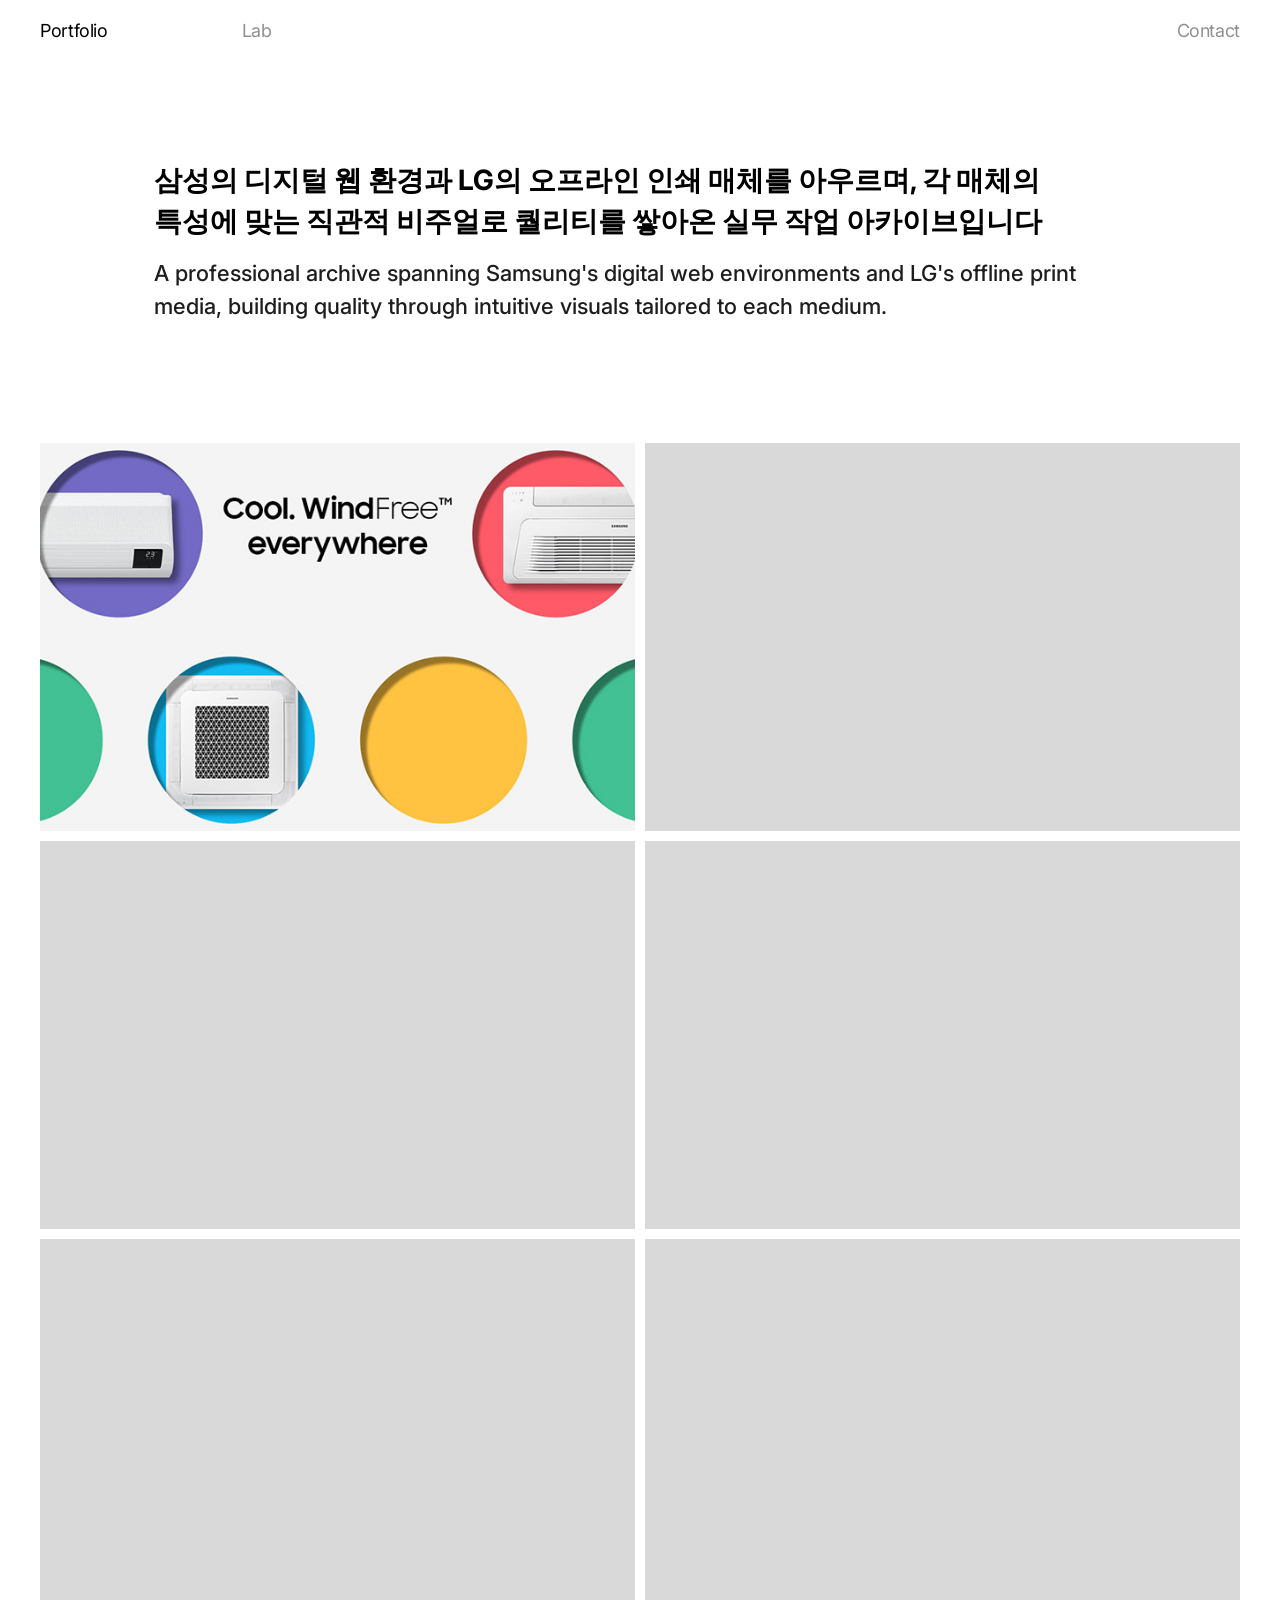
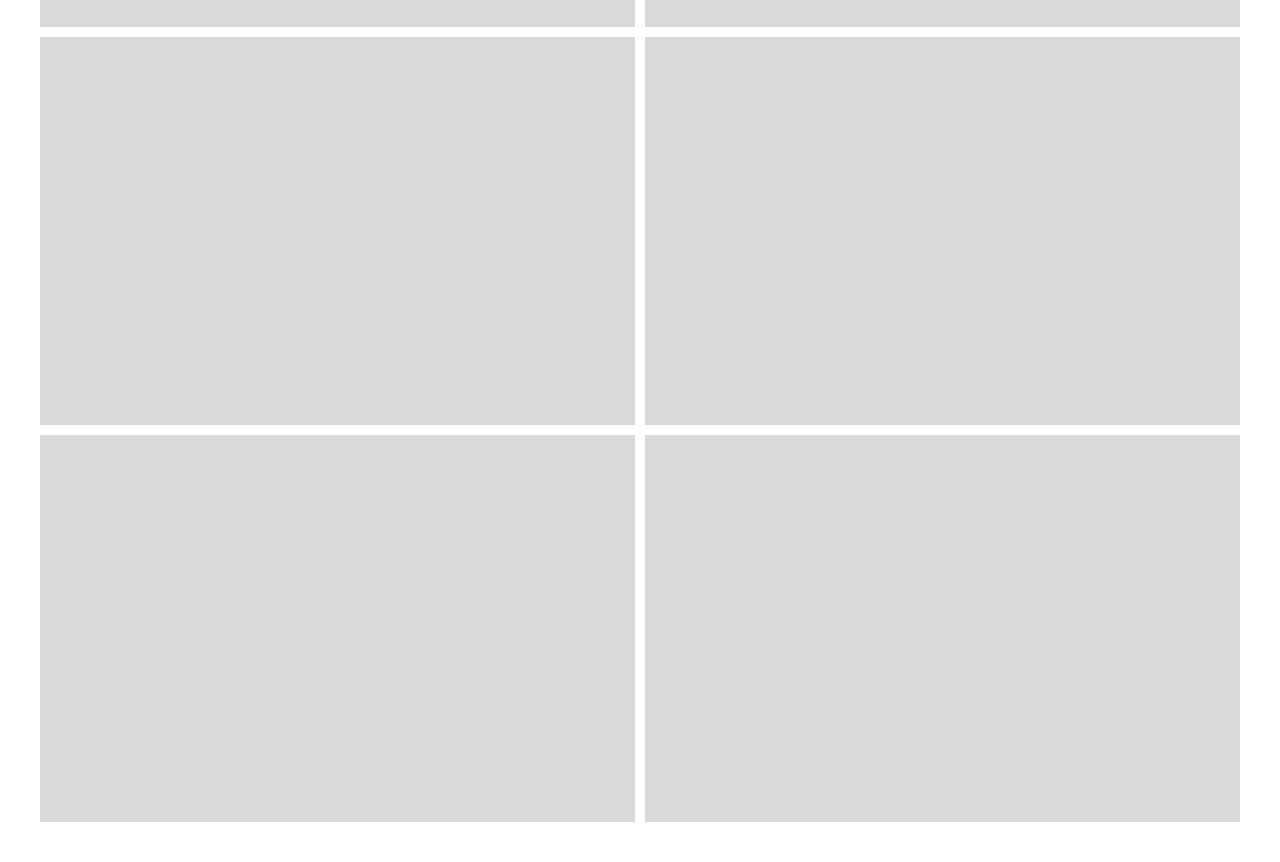
==== index.html @ ddc592c6 "fix: increase bottom spacing in contact email area and update nav label to Portfolio Co-Authored-By:" ====
<!DOCTYPE html>
<html lang="ko">
<head>
  <meta charset="UTF-8" />
  <meta name="viewport" content="width=device-width, initial-scale=1.0" />
  <title>Portfolio — KIM JEONG GYU</title>
  <link rel="stylesheet" href="css/style.css" />
</head>
<body>

  <!-- GNB -->
  <nav class="gnb">
    <div class="gnb-inner">
      <a href="index.html"   class="nav-link nav-works">Portfolio</a>
      <a href="lab.html"     class="nav-link nav-lab">Lab</a>
      <a href="contact.html" class="nav-link nav-contact">Contact</a>
    </div>
  </nav>

  <div class="page-wrap">

    <!-- Intro -->
    <section class="page-intro">
      <p class="intro-ko">삼성의 디지털 웹 환경과 LG의 오프라인 인쇄 매체를 아우르며, 각 매체의 특성에 맞는 직관적 비주얼로 퀄리티를 쌓아온 실무 작업 아카이브입니다</p>
      <p class="intro-en">A professional archive spanning Samsung's digital web environments and LG's offline print media, building quality through intuitive visuals tailored to each medium.</p>
    </section>

    <!-- Works Grid -->
    <section class="works-grid">

      <a href="project.html?id=windfree" class="works-item">
        <div class="thumb-inner" style="background-image: url('assets/img/windfree_thumbnail.jpg');"></div>
        <div class="thumb-overlay">
          <div class="thumb-title">Samsung Wind-Free<br>Marketing Page</div>
        </div>
      </a>

      <a href="project.html?id=windfree" class="works-item">
        <div class="thumb-inner"></div>
        <div class="thumb-overlay">
          <div class="thumb-title">Samsung Wind-Free<br>Marketing Page</div>
        </div>
      </a>

      <div class="works-item">
        <div class="thumb-inner"></div>
        <div class="thumb-overlay"></div>
      </div>

      <div class="works-item">
        <div class="thumb-inner"></div>
        <div class="thumb-overlay"></div>
      </div>

      <div class="works-item">
        <div class="thumb-inner"></div>
        <div class="thumb-overlay"></div>
      </div>

      <div class="works-item">
        <div class="thumb-inner"></div>
        <div class="thumb-overlay"></div>
      </div>

      <div class="works-item">
        <div class="thumb-inner"></div>
        <div class="thumb-overlay"></div>
      </div>

      <div class="works-item">
        <div class="thumb-inner"></div>
        <div class="thumb-overlay"></div>
      </div>

      <div class="works-item">
        <div class="thumb-inner"></div>
        <div class="thumb-overlay"></div>
      </div>

      <div class="works-item">
        <div class="thumb-inner"></div>
        <div class="thumb-overlay"></div>
      </div>

    </section>
  </div>

  <script src="js/main.js"></script>
</body>
</html>
---- css/style.css ----
@import url('https://fonts.googleapis.com/css2?family=Inter:wght@400;500;700&display=swap');

/* ─── Reset ─────────────────────────────────── */
*, *::before, *::after { box-sizing: border-box; margin: 0; padding: 0; }
html { scroll-behavior: smooth; }
body {
  font-family: 'Inter', sans-serif;
  background: #fff;
  color: #000;
  -webkit-font-smoothing: antialiased;
}
a { text-decoration: none; color: inherit; }
img, svg { display: block; }

/* ─── Variables ──────────────────────────────── */
:root {
  --black:       #000000;
  --dark:        #1d1d1d;
  --gray:        #606060;
  --mid-gray:    #5f5f5f;
  --placeholder: #d9d9d9;
  --white:       #ffffff;
  --gap:         10px;
}

/* ─── GNB ────────────────────────────────────── */
.gnb {
  position: fixed;
  top: 0; left: 0; right: 0;
  height: 60px;
  background: #fff;
  z-index: 100;
}
.gnb-inner {
  max-width: 1440px;
  margin: 0 auto;
  padding: 0 40px;
  height: 100%;
  display: grid;
  grid-template-columns: repeat(12, 1fr);
  gap: 10px;
  align-items: center;
}

.nav-link {
  font-size: 18px;
  font-weight: 400;
  letter-spacing: -0.02em;
  color: #909090; /* 기본 색상을 회색으로 변경 */
  padding: 4px 0;
  position: relative;
  white-space: nowrap;
  transition: color 0.3s ease; /* 색상 변화 부드럽게 */
}

.nav-link:hover,
.nav-link.active { 
  color: var(--black); /* 마우스 오버 및 활성화 시 검은색으로 변경 */
}

.nav-works   { grid-column: 1 / span 2; }
.nav-lab     { grid-column: 3 / span 2; }
.nav-contact { grid-column: 12 / span 1; justify-self: end; }

/* ─── Page wrapper ───────────────────────────── */
.page-wrap { padding-top: 60px; }

/* ─── Page Intro (Works / Lab) ───────────────── */
.page-intro {
  max-width: 1440px;
  margin: 0 auto;
  padding: 100px 154px 120px;
}
.intro-ko {
  font-size: 28px;
  font-weight: 700;
  color: var(--black);
  line-height: 1.45;
  margin-bottom: 16px;
  word-break: keep-all;
}
.intro-en {
  font-size: 22px;
  font-weight: 500;
  color: var(--dark);
  line-height: 1.5;
  word-break: keep-all;
}

/* ─── Works Grid ─────────────────────────────── */
.works-grid {
  max-width: 1440px;
  margin: 0 auto;
  padding: 0 40px 40px;
  display: grid;
  grid-template-columns: 1fr 1fr;
  gap: var(--gap);
}

/* Works item — thumbnail with title overlay on hover */
.works-item {
  display: block;
  position: relative;
  overflow: hidden;
  background: var(--placeholder);
  aspect-ratio: 675 / 440;
  cursor: pointer;
}
.works-item .thumb-inner {
  width: 100%; height: 100%;
  background-color: var(--placeholder);
  background-size: cover;
  background-position: center;
  transition: transform 0.6s cubic-bezier(0.25, 0.46, 0.45, 0.94);
}
/* dark overlay */
.works-item .thumb-overlay {
  position: absolute;
  inset: 0;
  background: rgba(0,0,0,0);
  transition: background 0.35s ease;
  display: flex;
  flex-direction: column;
  justify-content: center;
  align-items: center;
  padding: 28px 30px;
  text-align: center;
}
/* title inside overlay */
.works-item .thumb-title {
  font-size: 24px; /* h4 style approx */
  font-weight: 700;
  color: #fff;
  opacity: 0;
  transform: translateY(10px);
  transition: opacity 0.3s ease 0.05s, transform 0.35s ease 0.05s;
  word-break: keep-all;
  line-height: 1.3;
}
.works-item .thumb-tag {
  display: none; /* 삭제 요청에 따라 표시 안함 */
}

.works-item:hover .thumb-inner        { transform: scale(1.04); }
.works-item:hover .thumb-overlay      { background: rgba(0,0,0,0.65); }
.works-item:hover .thumb-title        { opacity: 1; transform: translateY(0); }

/* ─── Lab Grid ───────────────────────────────── */
.lab-grid {
  max-width: 1440px;
  margin: 0 auto;
  padding: 0 40px 40px;
  display: flex;
  flex-direction: column;
  gap: var(--gap);
}
.lab-full {
  width: 100%;
  aspect-ratio: 1360 / 768;
  background: var(--placeholder);
  overflow: hidden;
  position: relative;
}
.lab-full .thumb-inner {
  width: 100%; height: 100%;
  background: var(--placeholder);
  transition: transform 0.6s cubic-bezier(0.25, 0.46, 0.45, 0.94);
}
.lab-full:hover .thumb-inner { transform: scale(1.02); }

.lab-row {
  display: grid;
  grid-template-columns: 1fr 1fr;
  gap: var(--gap);
}
.lab-square {
  aspect-ratio: 1 / 1;
  background: var(--placeholder);
  overflow: hidden;
  position: relative;
}
.lab-square .thumb-inner {
  width: 100%; height: 100%;
  background: var(--placeholder);
  transition: transform 0.6s cubic-bezier(0.25, 0.46, 0.45, 0.94);
}
.lab-square:hover .thumb-inner { transform: scale(1.04); }

/* ─── Contact Page ───────────────────────────── */
.contact-page {
  min-height: 100vh;
  display: flex;
  flex-direction: column;
}
.contact-body {
  flex: 1;
  max-width: 1440px;
  margin: 0 auto;
  width: 100%;
  padding: 0 40px;
  display: flex;
  flex-direction: column;
}

/* Logo section */
.contact-logo-area {
  flex: 1;
  display: flex;
  align-items: center;
  justify-content: center;
  min-height: 180px;
}
.contact-logo-wrap {
  transition: transform 0.5s cubic-bezier(0.34, 1.56, 0.64, 1);
}
.contact-logo-area:hover .contact-logo-wrap { transform: scale(1.05); }

.contact-logo-area img {
  width: 210px;
  height: auto;
  opacity: 0.6; /* 기본 상태 (연하게) */
  transition: opacity 0.3s ease;
}
.contact-logo-area:hover img {
  opacity: 1; /* 호버 시 진하게 */
}

/* Divider */
.contact-divider {
  width: 100%;
  height: 1px;
  background: #D9D9D9;
}

/* Name section */
.contact-name-area {
  height: 180px;
  display: flex;
  align-items: center;
  justify-content: center;
}
.contact-name {
  font-size: 140px;
  font-weight: 400;
  color: var(--gray);
  letter-spacing: -0.02em;
  white-space: nowrap;
  line-height: 1;
  cursor: default;
  transition: color 0.3s ease;
}
.contact-name-area:hover .contact-name { color: var(--dark); }

/* Email section */
.contact-email-area {
  display: flex;
  align-items: flex-start;
  justify-content: center;
  padding-top: 30px;
  padding-bottom: 120px;
}
.contact-email {
  font-size: 82px;
  font-weight: 500;
  color: var(--gray);
  letter-spacing: -0.02em;
  line-height: 1;
  position: relative;
  transition: color 0.3s ease;
  display: inline-block;
  cursor: default; /* 포인터 커서 제거 */
}
.contact-email:hover { color: var(--dark); } /* 색상 변화만 유지하거나 필요시 이것도 제거 가능 */


/* ─── Project Detail ─────────────────────────── */

/* Draggable intro */
.project-intro {
  max-width: 1440px;
  margin: 0 auto;
  padding: 100px 40px 40px;
}
.project-intro-inner {
  display: flex;
  gap: 124px;
  padding: 0 114px;
  /* drag / horizontal scroll on small content */
  user-select: none;
}
.project-title-col { flex: 0 0 447px; }
.project-title {
  font-size: 38px;
  font-weight: 700;
  color: var(--black);
  line-height: 1.25;
  word-break: keep-all;
}
.project-desc-col { flex: 0 0 561px; }
.project-desc {
  font-size: 18px;
  font-weight: 500;
  color: var(--dark);
  line-height: 1.6;
  margin-bottom: 20px;
  word-break: keep-all;
}
.project-tags {
  font-size: 14px;
  font-weight: 500;
  color: var(--mid-gray);
  line-height: 1.6;
}
.project-content {
  max-width: 1440px;
  margin: 0 auto;
  padding: 0 40px 40px;
}
.project-image {
  width: 100%;
  aspect-ratio: 708 / 4328;
  background: var(--placeholder);
}


/* ═══════════════════════════════════════════════
   TABLET  (≤ 1024px)
═══════════════════════════════════════════════ */
@media (max-width: 1024px) {

  .gnb-inner { padding: 0 30px; }

  .page-intro { padding: 90px 30px 40px; }
  .intro-ko   { font-size: 24px; }
  .intro-en   { font-size: 20px; }

  .works-grid { padding: 0 30px 40px; gap: 6px; }
  .works-item .thumb-title { font-size: 16px; }

  .lab-grid { padding: 0 30px 40px; gap: 6px; }
  .lab-row  { gap: 6px; }
  .lab-full { aspect-ratio: 708 / 400; }

  /* Contact */
  .contact-body { padding: 0 30px; }
  .contact-logo-area { flex: 0; min-height: 200px; }
  .contact-logo-area img { width: 142px; }
  .contact-name-area { height: 180px; }
  .contact-name { font-size: 80px; }
  .contact-email-area { height: 120px; padding-top: 20px; padding-bottom: 80px; }
  .contact-email { font-size: 44px; }

  /* Project */
  .project-intro { padding: 90px 30px 40px; }
  .project-intro-inner {
    flex-direction: column;
    gap: 20px;
    padding-left: 61px;
  }
  .project-title-col { flex: none; width: 100%; }
  .project-title       { font-size: 34px; }
  .project-desc-col    { flex: none; width: 100%; max-width: 528px; }
  .project-content     { padding: 0 30px 40px; }
}


/* ═══════════════════════════════════════════════
   MOBILE  (≤ 640px)
═══════════════════════════════════════════════ */
@media (max-width: 640px) {

  /* GNB */
  .gnb-inner {
    padding: 0 20px;
    grid-template-columns: repeat(6, 1fr);
    gap: 4px;
  }
  .nav-works   { grid-column: 1 / span 1; }
  .nav-lab     { grid-column: 2 / span 1; }
  .nav-contact { grid-column: 6 / span 1; justify-self: end; }
  .nav-link    { font-size: 20px; }

  /* Intro */
  .page-intro { padding: 80px 20px 70px; }
  .intro-ko   { font-size: 22px; }
  .intro-en   { font-size: 18px; }

  /* Works — single column */
  .works-grid {
    padding: 0 0 60px;
    grid-template-columns: 1fr;
    gap: 2px;
  }
  .works-item { aspect-ratio: 390 / 254; }
  .works-item .thumb-title { font-size: 16px; }
  .works-item .thumb-overlay { padding: 18px 20px; }

  /* Lab — single column */
  .lab-grid   { padding: 0 0 60px; gap: 4px; }
  .lab-full   { aspect-ratio: 390 / 220; }
  .lab-row    { grid-template-columns: 1fr; gap: 4px; }
  .lab-square { aspect-ratio: 1 / 1; }

  /* Contact */
  .contact-body { padding: 0 20px; min-height: calc(100vh - 60px); }
  .contact-logo-area { flex: 0; min-height: 250px; margin-top: 60px; }
  .contact-logo-area img { width: 120px; }
  .contact-name-area { height: auto; padding: 40px 0; justify-content: center; }
  .contact-name { font-size: 42px; white-space: normal; }
  .contact-email-area { height: auto; padding: 20px 0 100px; justify-content: center; }
  .contact-email { font-size: 30px; }

  /* Project */
  .project-intro { padding: 80px 20px 60px; }
  .project-intro-inner {
    flex-direction: column;
    gap: 28px;
    padding: 0;
  }
  .project-title-col { flex: none; }
  .project-title     { font-size: 32px; }
  .project-desc-col  { flex: none; }
  .project-desc      { font-size: 16px; }
  .project-content   { padding: 0 0 60px; }
}
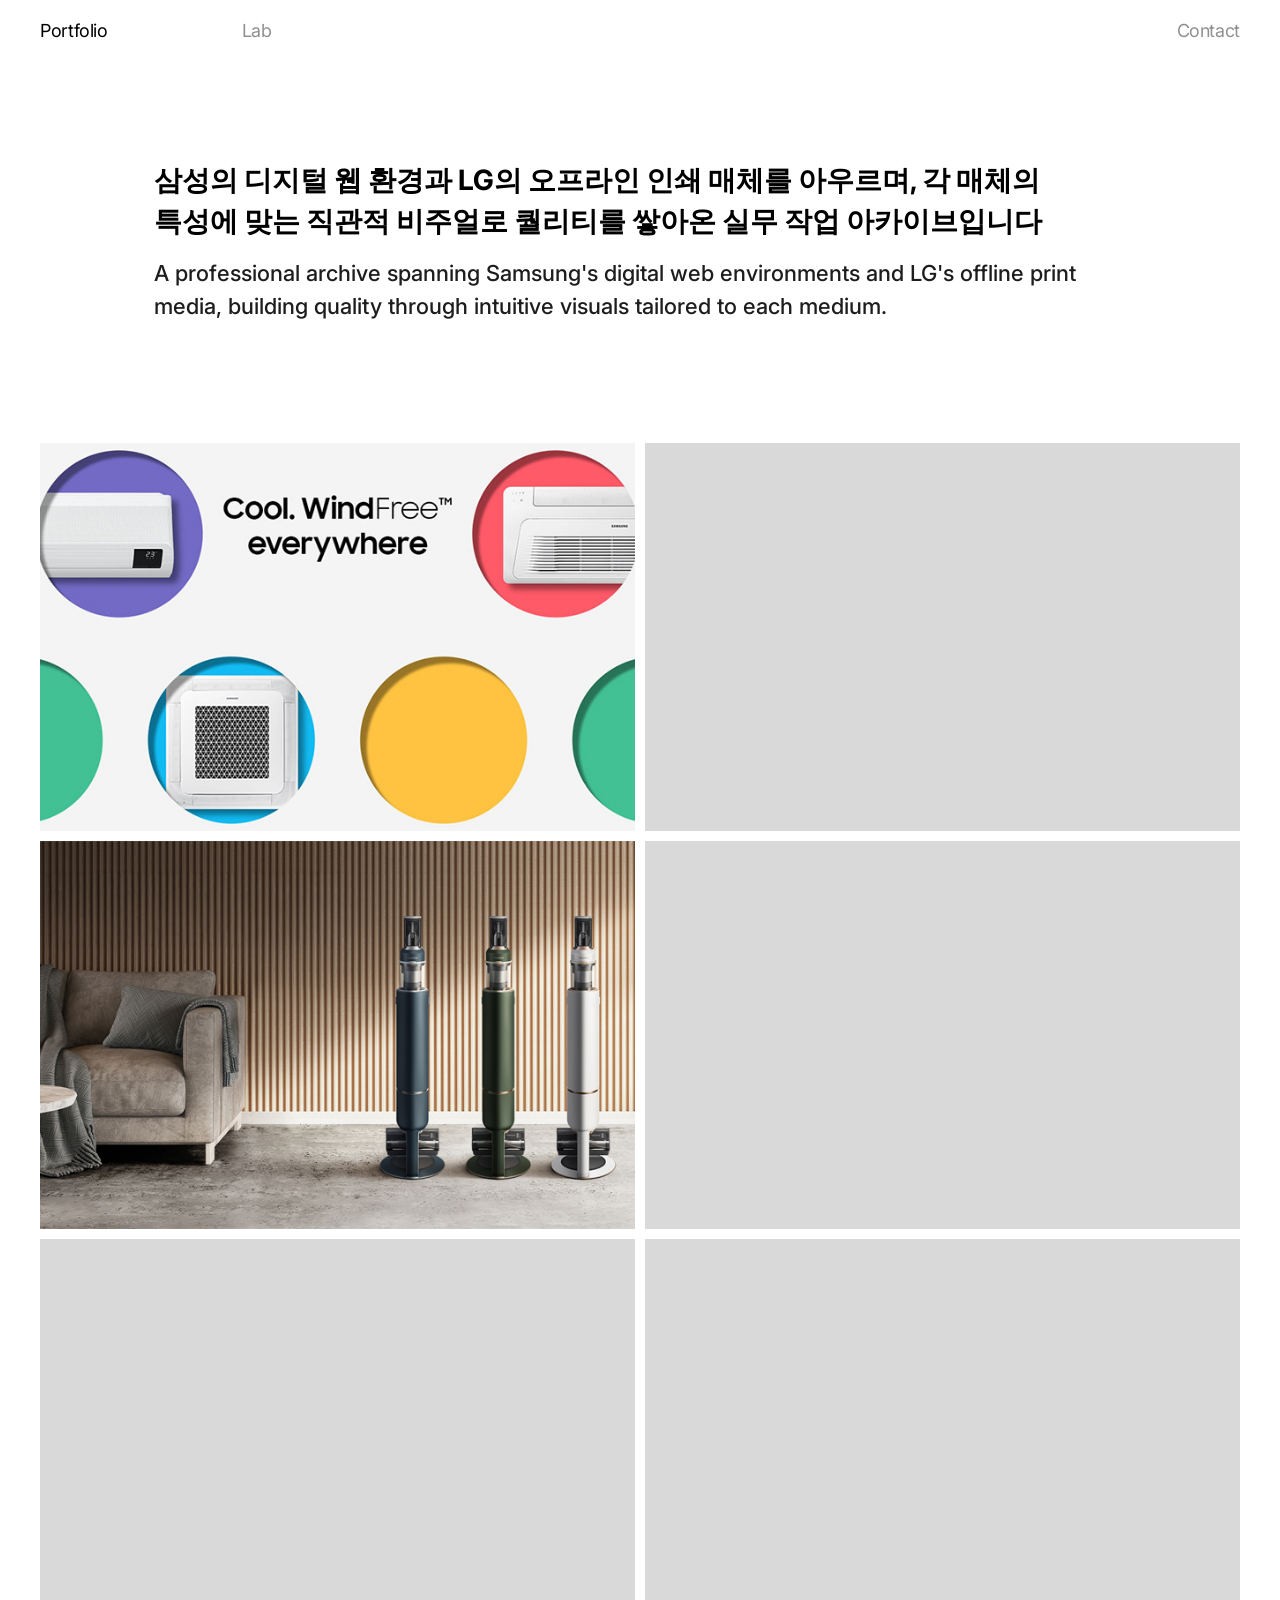
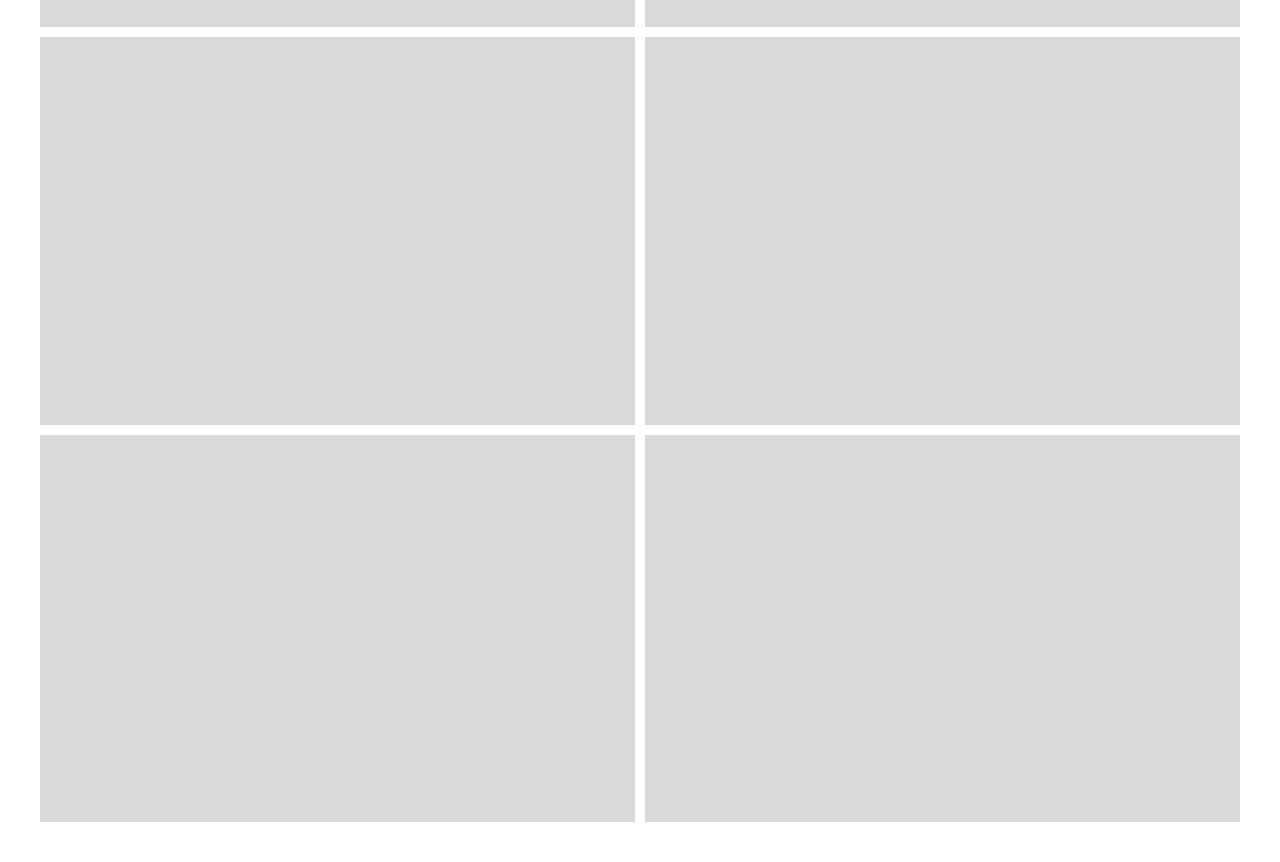
==== commit e895e709: "feat mod" ====
--- a/index.html
+++ b/index.html
@@ -29,23 +29,25 @@
     <section class="works-grid">
 
       <a href="project.html?id=windfree" class="works-item">
-        <div class="thumb-inner" style="background-image: url('assets/img/windfree_thumbnail.jpg');"></div>
+        <div class="thumb-inner" style="background-image: url('assets/img/1/windfree_thumbnail.jpg');"></div>
         <div class="thumb-overlay">
-          <div class="thumb-title">Samsung Wind-Free<br>Marketing Page</div>
+          <div class="thumb-title"><span class="project-name">WindFree Marketing Page</span><span class="brand-name">Samsung</span></div>
         </div>
       </a>
 
       <a href="project.html?id=windfree" class="works-item">
         <div class="thumb-inner"></div>
         <div class="thumb-overlay">
-          <div class="thumb-title">Samsung Wind-Free<br>Marketing Page</div>
+          <div class="thumb-title"><span class="project-name">WindFree Marketing Page</span><span class="brand-name">Samsung</span></div>
         </div>
       </a>
 
-      <div class="works-item">
-        <div class="thumb-inner"></div>
-        <div class="thumb-overlay"></div>
-      </div>
+      <a href="project.html?id=jet95" class="works-item">
+        <div class="thumb-inner" style="background-image: url('assets/img/2/jet95_thumbnail_pc.jpg');"></div>
+        <div class="thumb-overlay">
+          <div class="thumb-title"><span class="project-name">Bespoke JET Product Page</span><span class="brand-name">Samsung</span></div>
+        </div>
+      </a>
 
       <div class="works-item">
         <div class="thumb-inner"></div>
--- a/css/style.css
+++ b/css/style.css
@@ -137,6 +137,17 @@
   word-break: keep-all;
   line-height: 1.3;
 }
+.works-item .thumb-title .brand-name {
+  display: block;
+  font-size: 22px;
+  font-weight: 400;
+}
+.works-item .thumb-title .project-name {
+  display: block;
+  font-size: 32px;
+  font-weight: 700;
+  margin-bottom: 6px;
+}
 .works-item .thumb-tag {
   display: none; /* 삭제 요청에 따라 표시 안함 */
 }
@@ -218,11 +229,10 @@
 .contact-logo-area img {
   width: 210px;
   height: auto;
-  opacity: 0.6; /* 기본 상태 (연하게) */
-  transition: opacity 0.3s ease;
+  transition: filter 0.3s ease;
 }
 .contact-logo-area:hover img {
-  opacity: 1; /* 호버 시 진하게 */
+  filter: brightness(0);
 }
 
 /* Divider */
@@ -279,7 +289,7 @@
 .project-intro {
   max-width: 1440px;
   margin: 0 auto;
-  padding: 100px 40px 40px;
+  padding: 100px 40px 160px;
 }
 .project-intro-inner {
   display: flex;
@@ -295,6 +305,15 @@
   color: var(--black);
   line-height: 1.25;
   word-break: keep-all;
+}
+.project-title .brand-name {
+  display: block;
+  font-size: 22px;
+  font-weight: 400;
+}
+.project-title .project-name {
+  display: block;
+  font-weight: 700;
 }
 .project-desc-col { flex: 0 0 561px; }
 .project-desc {
@@ -373,7 +392,7 @@
   .gnb-inner {
     padding: 0 20px;
     grid-template-columns: repeat(6, 1fr);
-    gap: 4px;
+    gap: 40px;
   }
   .nav-works   { grid-column: 1 / span 1; }
   .nav-lab     { grid-column: 2 / span 1; }
@@ -423,3 +442,4 @@
   .project-desc      { font-size: 16px; }
   .project-content   { padding: 0 0 60px; }
 }
+
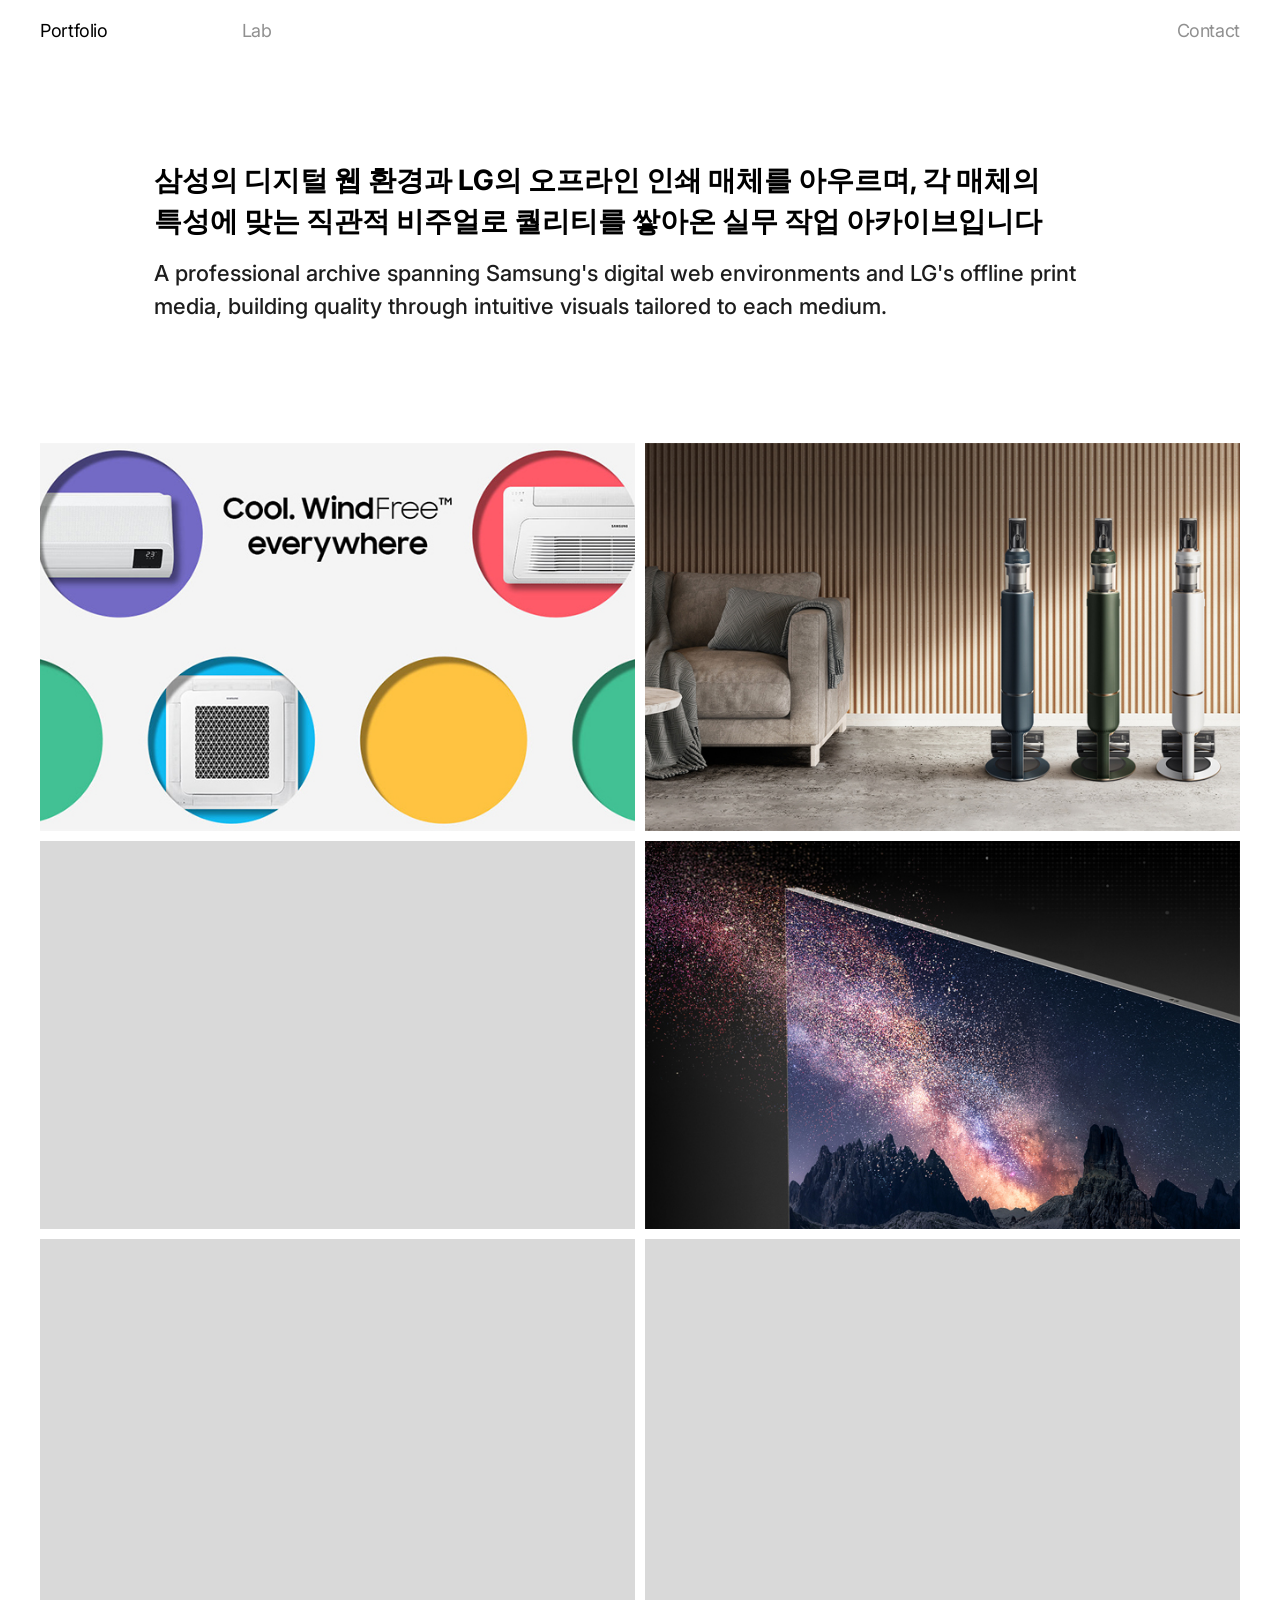
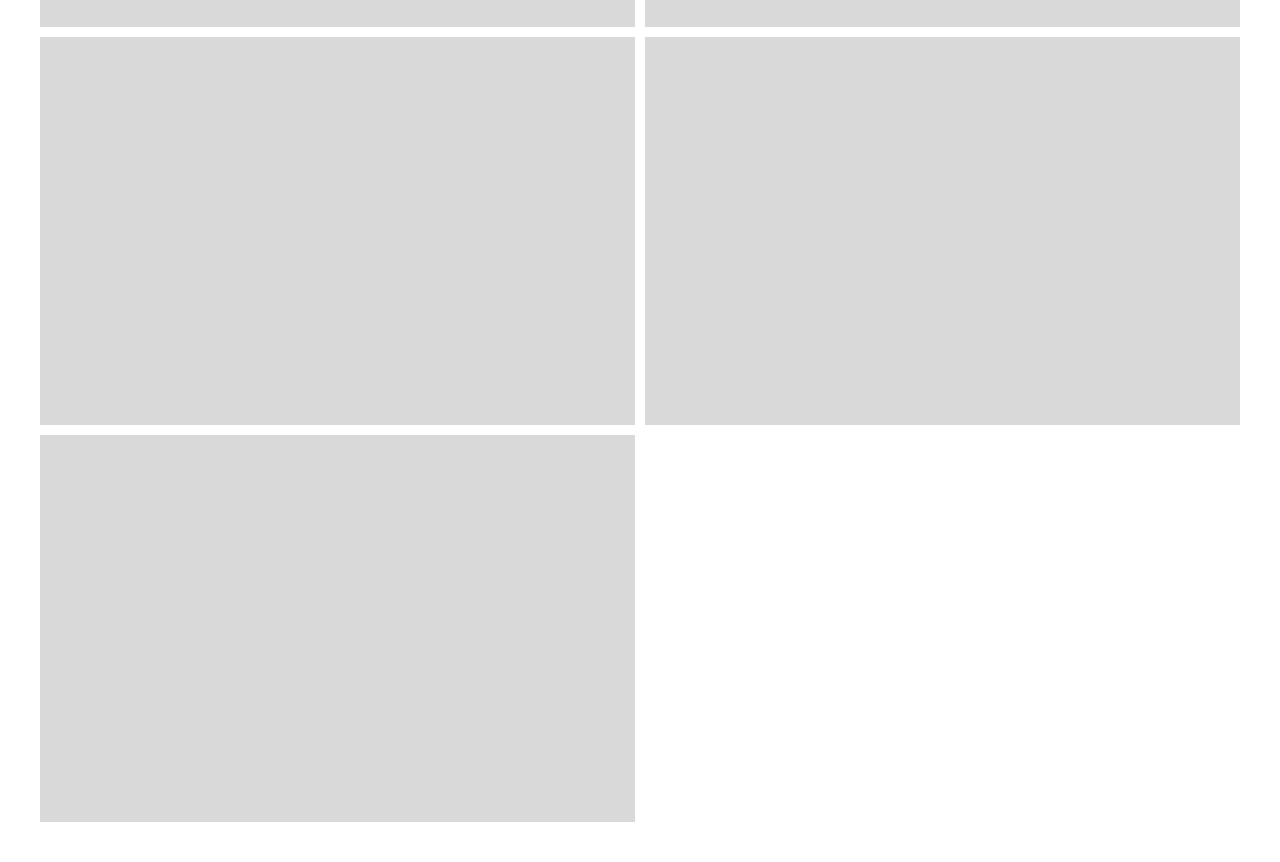
==== commit deb8a466: "feat mod" ====
--- a/index.html
+++ b/index.html
@@ -35,13 +35,6 @@
         </div>
       </a>
 
-      <a href="project.html?id=windfree" class="works-item">
-        <div class="thumb-inner"></div>
-        <div class="thumb-overlay">
-          <div class="thumb-title"><span class="project-name">WindFree Marketing Page</span><span class="brand-name">Samsung</span></div>
-        </div>
-      </a>
-
       <a href="project.html?id=jet95" class="works-item">
         <div class="thumb-inner" style="background-image: url('assets/img/2/jet95_thumbnail_pc.jpg');"></div>
         <div class="thumb-overlay">
@@ -49,15 +42,19 @@
         </div>
       </a>
 
-      <div class="works-item">
-        <div class="thumb-inner"></div>
-        <div class="thumb-overlay"></div>
-      </div>
+      <a href="project.html?id=oledtw" class="works-item">
+        <div class="thumb-inner" style="background-image: url('assets/img/3/oled_thumbnail.jpg');"></div>
+        <div class="thumb-overlay">
+          <div class="thumb-title"><span class="project-name">Signature OLED TV W Leaflet</span><span class="brand-name">LG</span></div>
+        </div>
+      </a>
 
-      <div class="works-item">
-        <div class="thumb-inner"></div>
-        <div class="thumb-overlay"></div>
-      </div>
+      <a href="project.html?id=microled" class="works-item">
+        <div class="thumb-inner" style="background-image: url('assets/img/4/micro_led_thumbnail.jpg');"></div>
+        <div class="thumb-overlay">
+          <div class="thumb-title"><span class="project-name">Micro LED Marketing Page</span><span class="brand-name">Samsung</span></div>
+        </div>
+      </a>
 
       <div class="works-item">
         <div class="thumb-inner"></div>
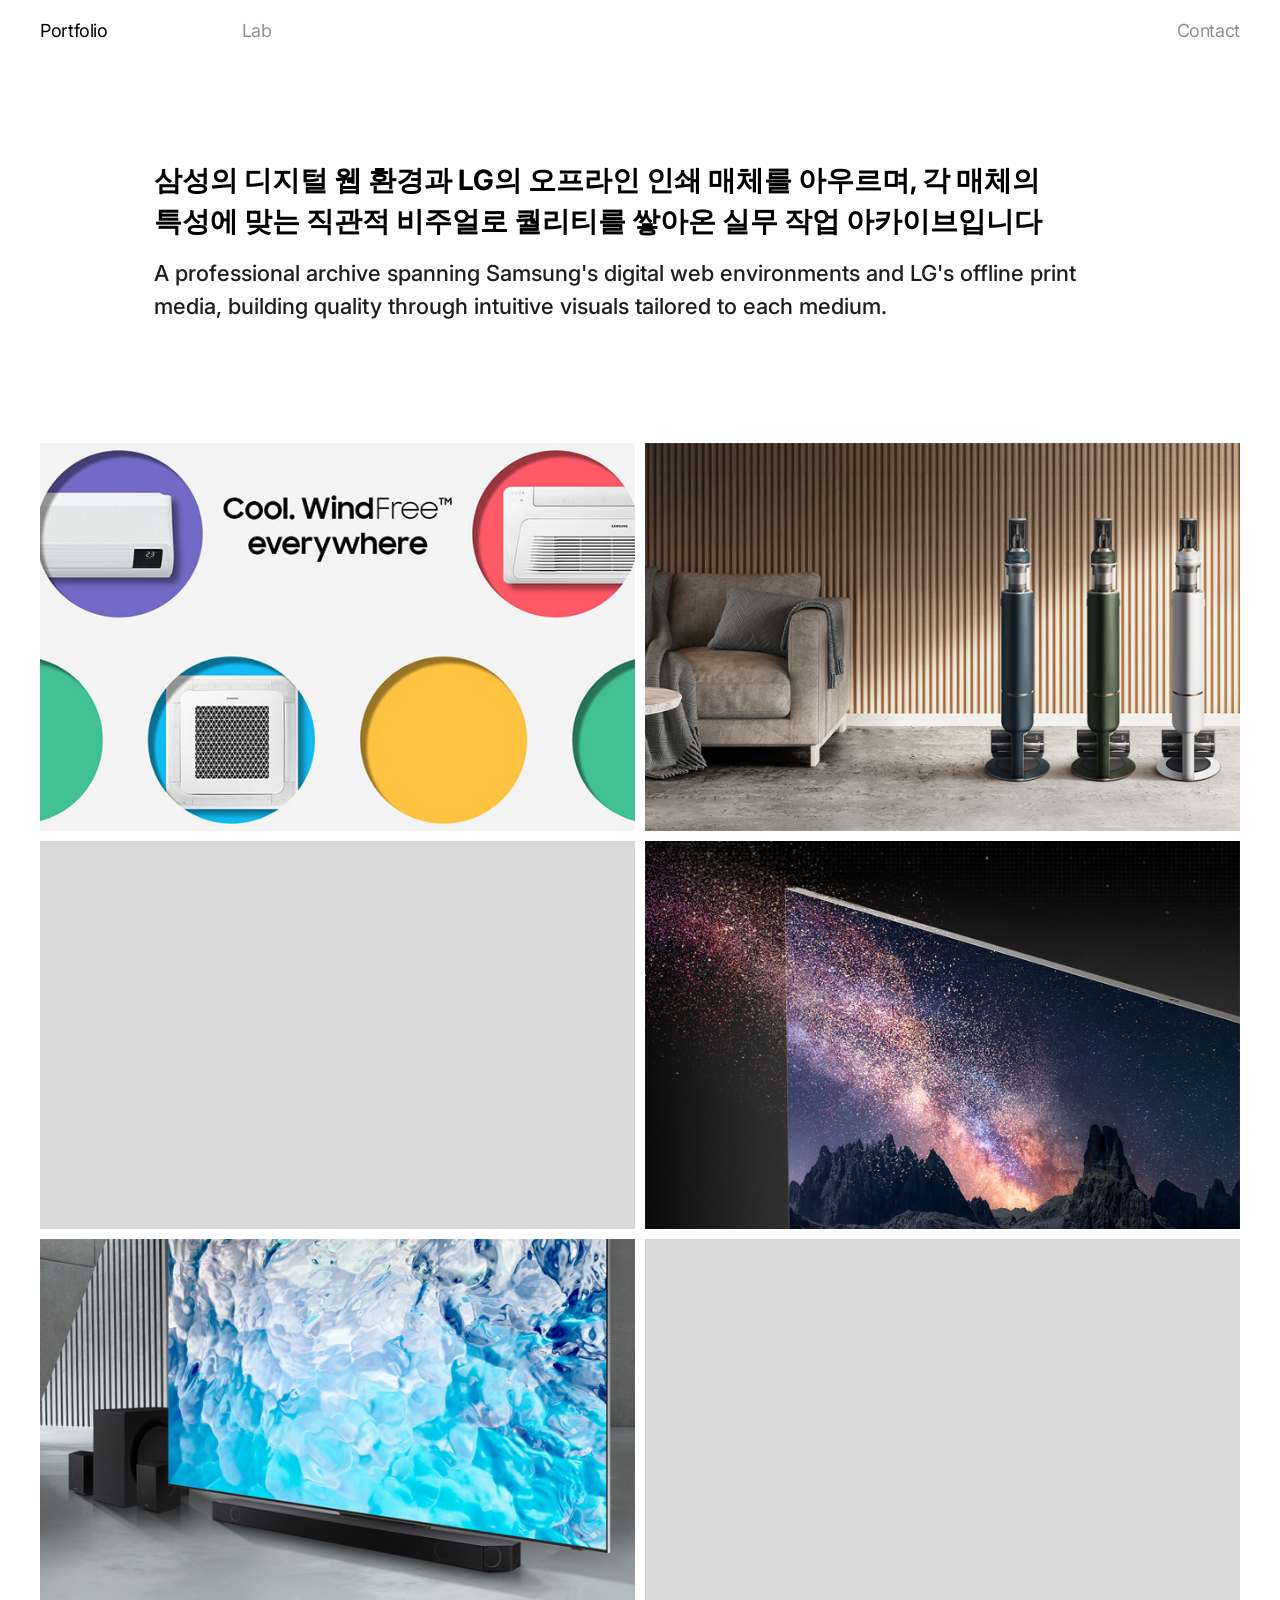
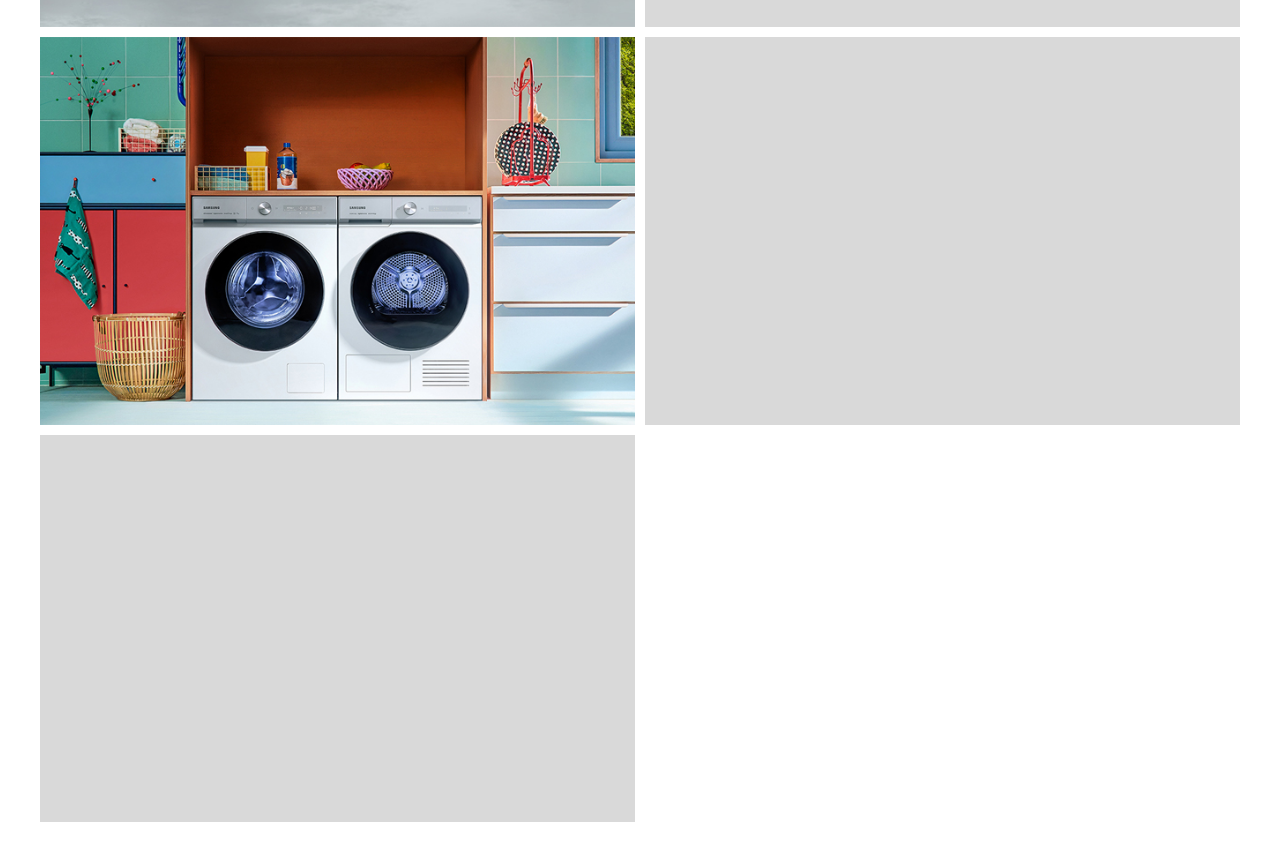
==== commit 2f2e69fb: "feat image" ====
--- a/index.html
+++ b/index.html
@@ -56,20 +56,24 @@
         </div>
       </a>
 
-      <div class="works-item">
-        <div class="thumb-inner"></div>
-        <div class="thumb-overlay"></div>
-      </div>
+      <a href="project.html?id=soundbar" class="works-item">
+        <div class="thumb-inner" style="background-image: url('assets/img/5/soundbar_q_thumbnail.jpg');"></div>
+        <div class="thumb-overlay">
+          <div class="thumb-title"><span class="project-name">Soundbar Q-Seires Page</span><span class="brand-name">Samsung</span></div>
+        </div>
+      </a>
 
       <div class="works-item">
         <div class="thumb-inner"></div>
         <div class="thumb-overlay"></div>
       </div>
 
-      <div class="works-item">
-        <div class="thumb-inner"></div>
-        <div class="thumb-overlay"></div>
-      </div>
+      <a href="project.html?id=ailaundry" class="works-item">
+        <div class="thumb-inner" style="background-image: url('assets/img/7/ai_wash_thumbnail.jpg');"></div>
+        <div class="thumb-overlay">
+          <div class="thumb-title"><span class="project-name">Bespoke AI Laundry Page</span><span class="brand-name">Samsung</span></div>
+        </div>
+      </a>
 
       <div class="works-item">
         <div class="thumb-inner"></div>
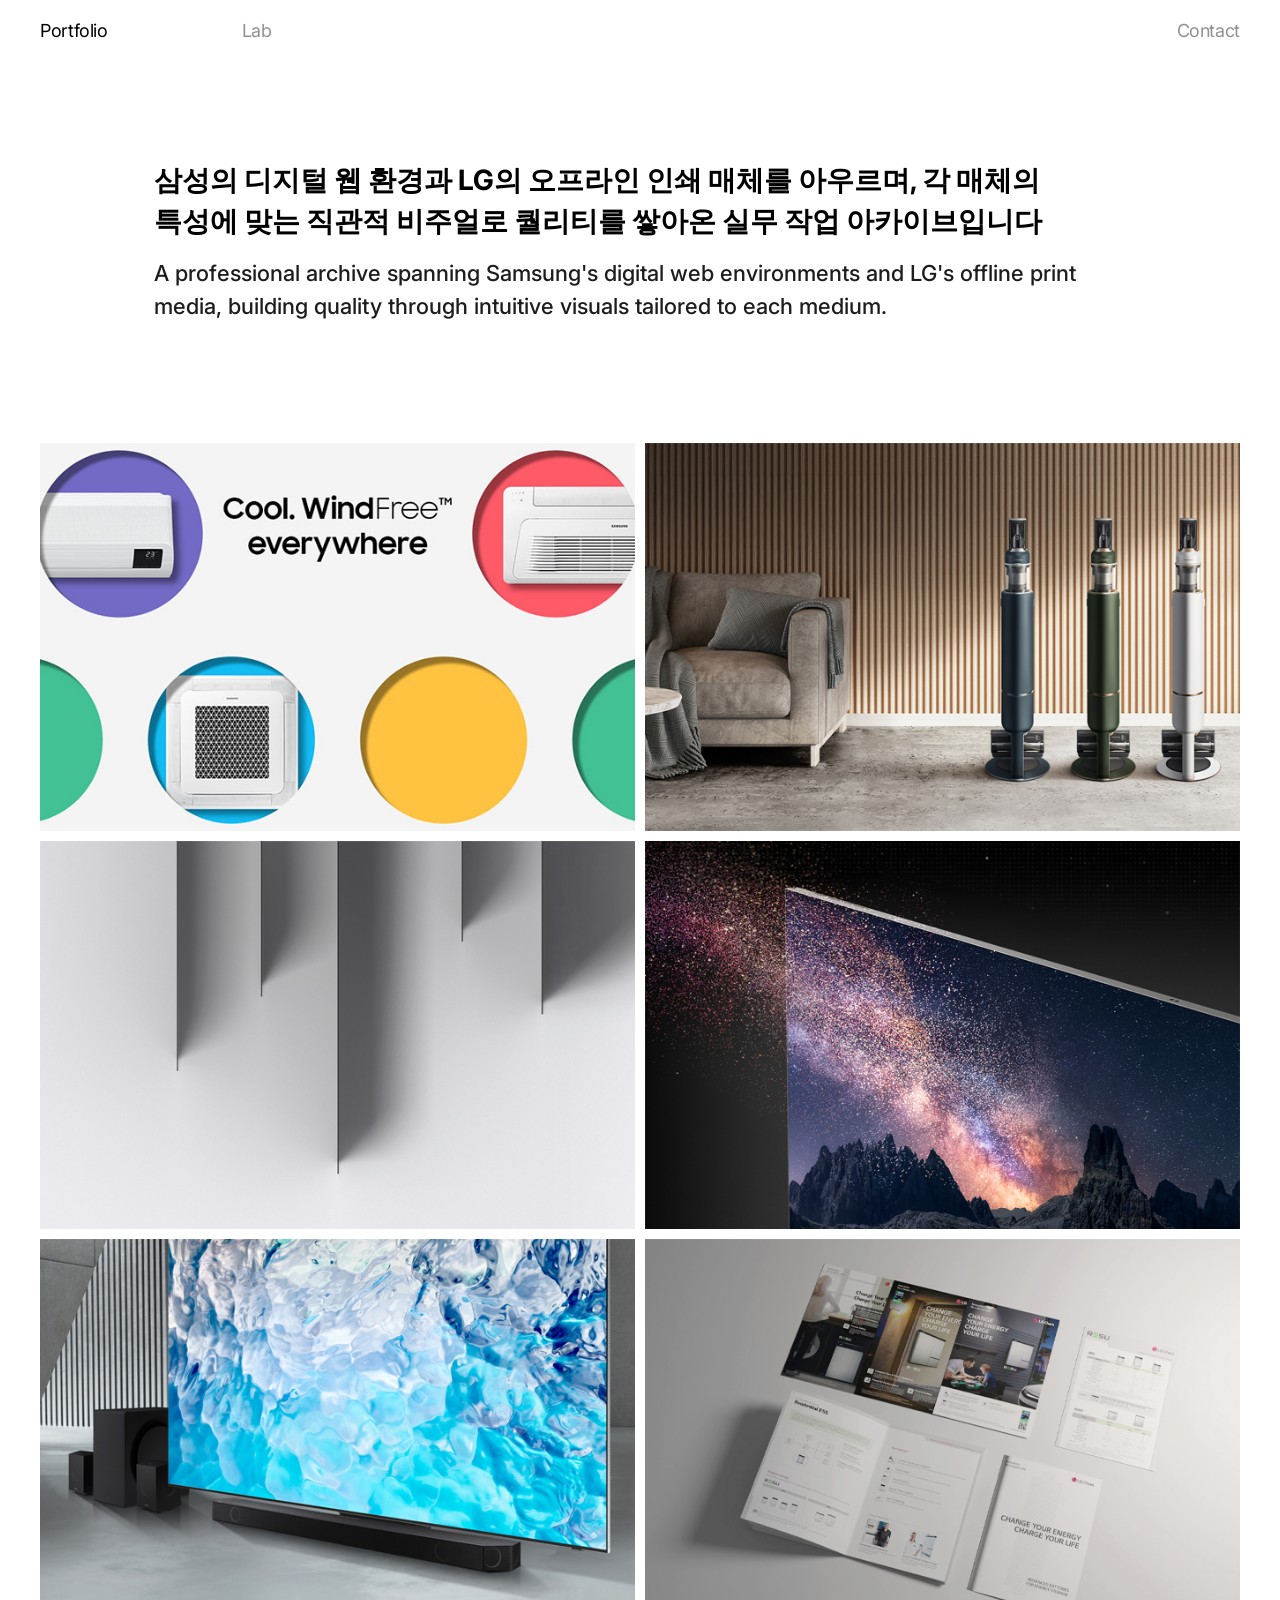
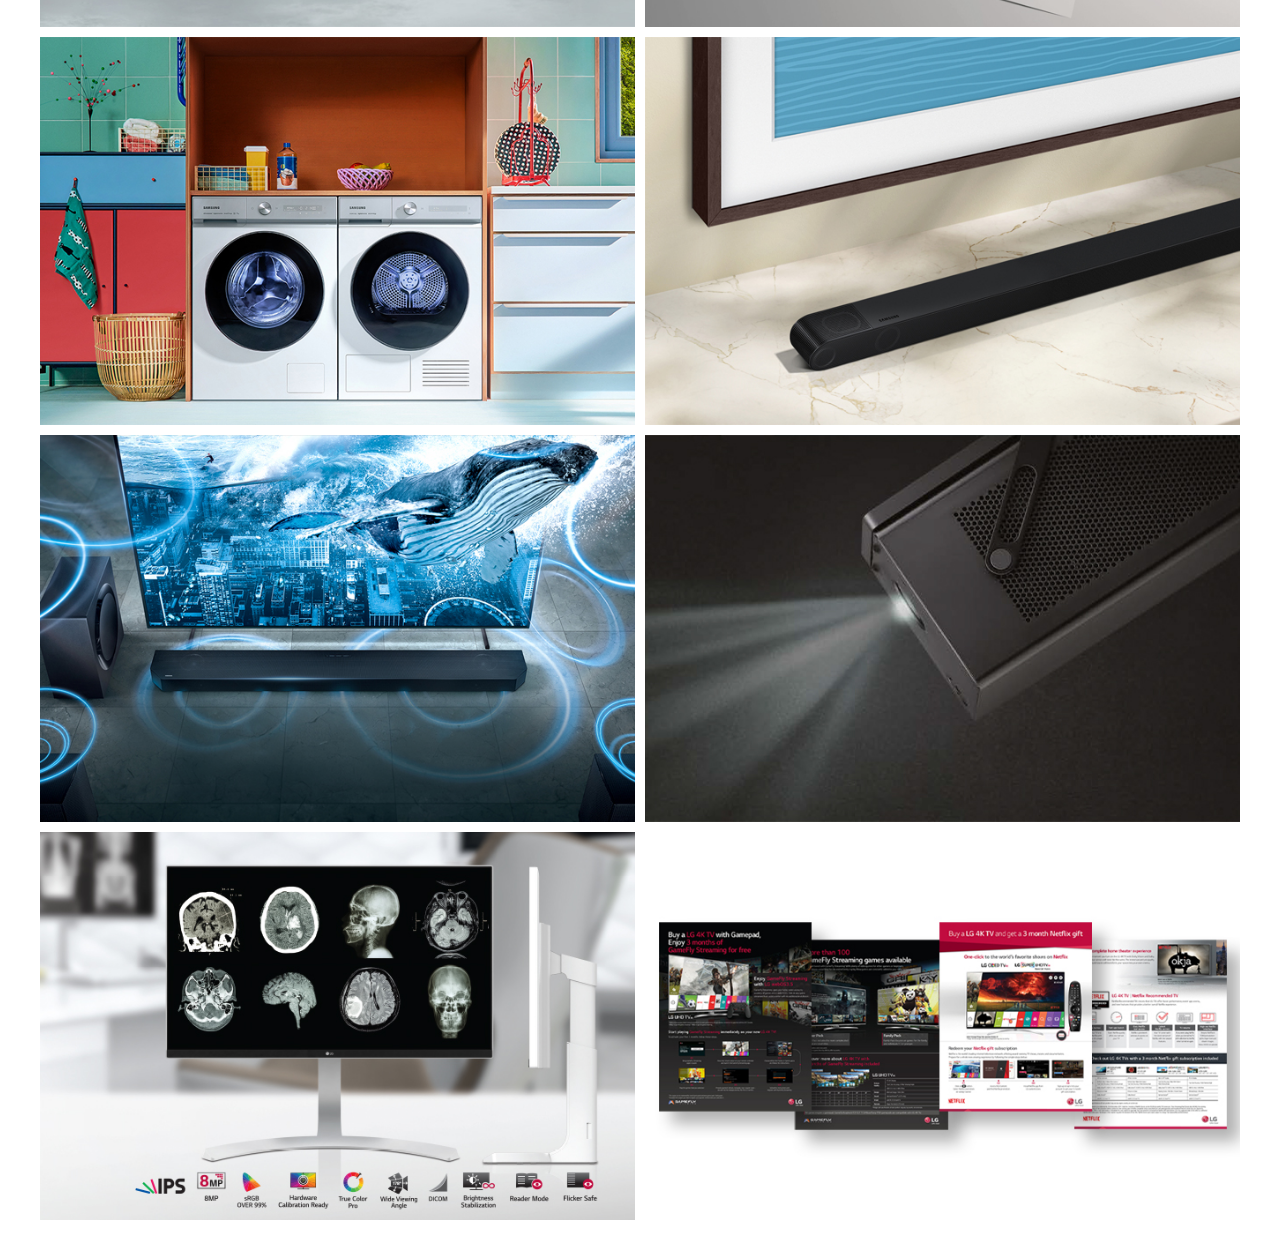
==== commit 5cdc03d1: "feat imgae" ====
--- a/index.html
+++ b/index.html
@@ -43,7 +43,7 @@
       </a>
 
       <a href="project.html?id=oledtw" class="works-item">
-        <div class="thumb-inner" style="background-image: url('assets/img/3/oled_thumbnail.jpg');"></div>
+        <div class="thumb-inner" style="background-image: url('assets/img/3/w_thumbnail.jpg');"></div>
         <div class="thumb-overlay">
           <div class="thumb-title"><span class="project-name">Signature OLED TV W Leaflet</span><span class="brand-name">LG</span></div>
         </div>
@@ -63,10 +63,12 @@
         </div>
       </a>
 
-      <div class="works-item">
-        <div class="thumb-inner"></div>
-        <div class="thumb-overlay"></div>
-      </div>
+      <a href="project.html?id=lgchem" class="works-item">
+        <div class="thumb-inner" style="background-image: url('assets/img/6/lg_chem_thumbnail.jpg');"></div>
+        <div class="thumb-overlay">
+          <div class="thumb-title"><span class="project-name">RESU Catalog & Leaflet</span><span class="brand-name">LG Chem</span></div>
+        </div>
+      </a>
 
       <a href="project.html?id=ailaundry" class="works-item">
         <div class="thumb-inner" style="background-image: url('assets/img/7/ai_wash_thumbnail.jpg');"></div>
@@ -75,15 +77,40 @@
         </div>
       </a>
 
-      <div class="works-item">
-        <div class="thumb-inner"></div>
-        <div class="thumb-overlay"></div>
-      </div>
+      <a href="project.html?id=soundbars" class="works-item">
+        <div class="thumb-inner" style="background-image: url('assets/img/8/soundbar_s_thumbnail.jpg');"></div>
+        <div class="thumb-overlay">
+          <div class="thumb-title"><span class="project-name">Soundbar S-Series Product Page</span><span class="brand-name">Samsung</span></div>
+        </div>
+      </a>
 
-      <div class="works-item">
-        <div class="thumb-inner"></div>
-        <div class="thumb-overlay"></div>
-      </div>
+      <a href="project.html?id=soundbarmkt" class="works-item">
+        <div class="thumb-inner" style="background-image: url('assets/img/9/soundbar_mkt_thumbnail.jpg');"></div>
+        <div class="thumb-overlay">
+          <div class="thumb-title"><span class="project-name">Soundbar 2022 Marketing Page</span><span class="brand-name">Samsung</span></div>
+        </div>
+      </a>
+
+      <a href="project.html?id=cinebeam" class="works-item">
+        <div class="thumb-inner" style="background-image: url('assets/img/10/cinebeam_thumbnail.jpg');"></div>
+        <div class="thumb-overlay">
+          <div class="thumb-title"><span class="project-name">CineBeam 4K Catalog</span><span class="brand-name">LG</span></div>
+        </div>
+      </a>
+
+      <a href="project.html?id=medical" class="works-item">
+        <div class="thumb-inner" style="background-image: url('assets/img/11/medical_thumbnail.jpg');"></div>
+        <div class="thumb-overlay">
+          <div class="thumb-title"><span class="project-name">Medical Imaging Displays Catalog</span><span class="brand-name">LG</span></div>
+        </div>
+      </a>
+
+      <a href="project.html?id=promotion" class="works-item">
+        <div class="thumb-inner" style="background-image: url('assets/img/12/promotion_thumbnail.jpg');"></div>
+        <div class="thumb-overlay">
+          <div class="thumb-title"><span class="project-name">TV Promotion Flyer</span><span class="brand-name">LG</span></div>
+        </div>
+      </a>
 
     </section>
   </div>
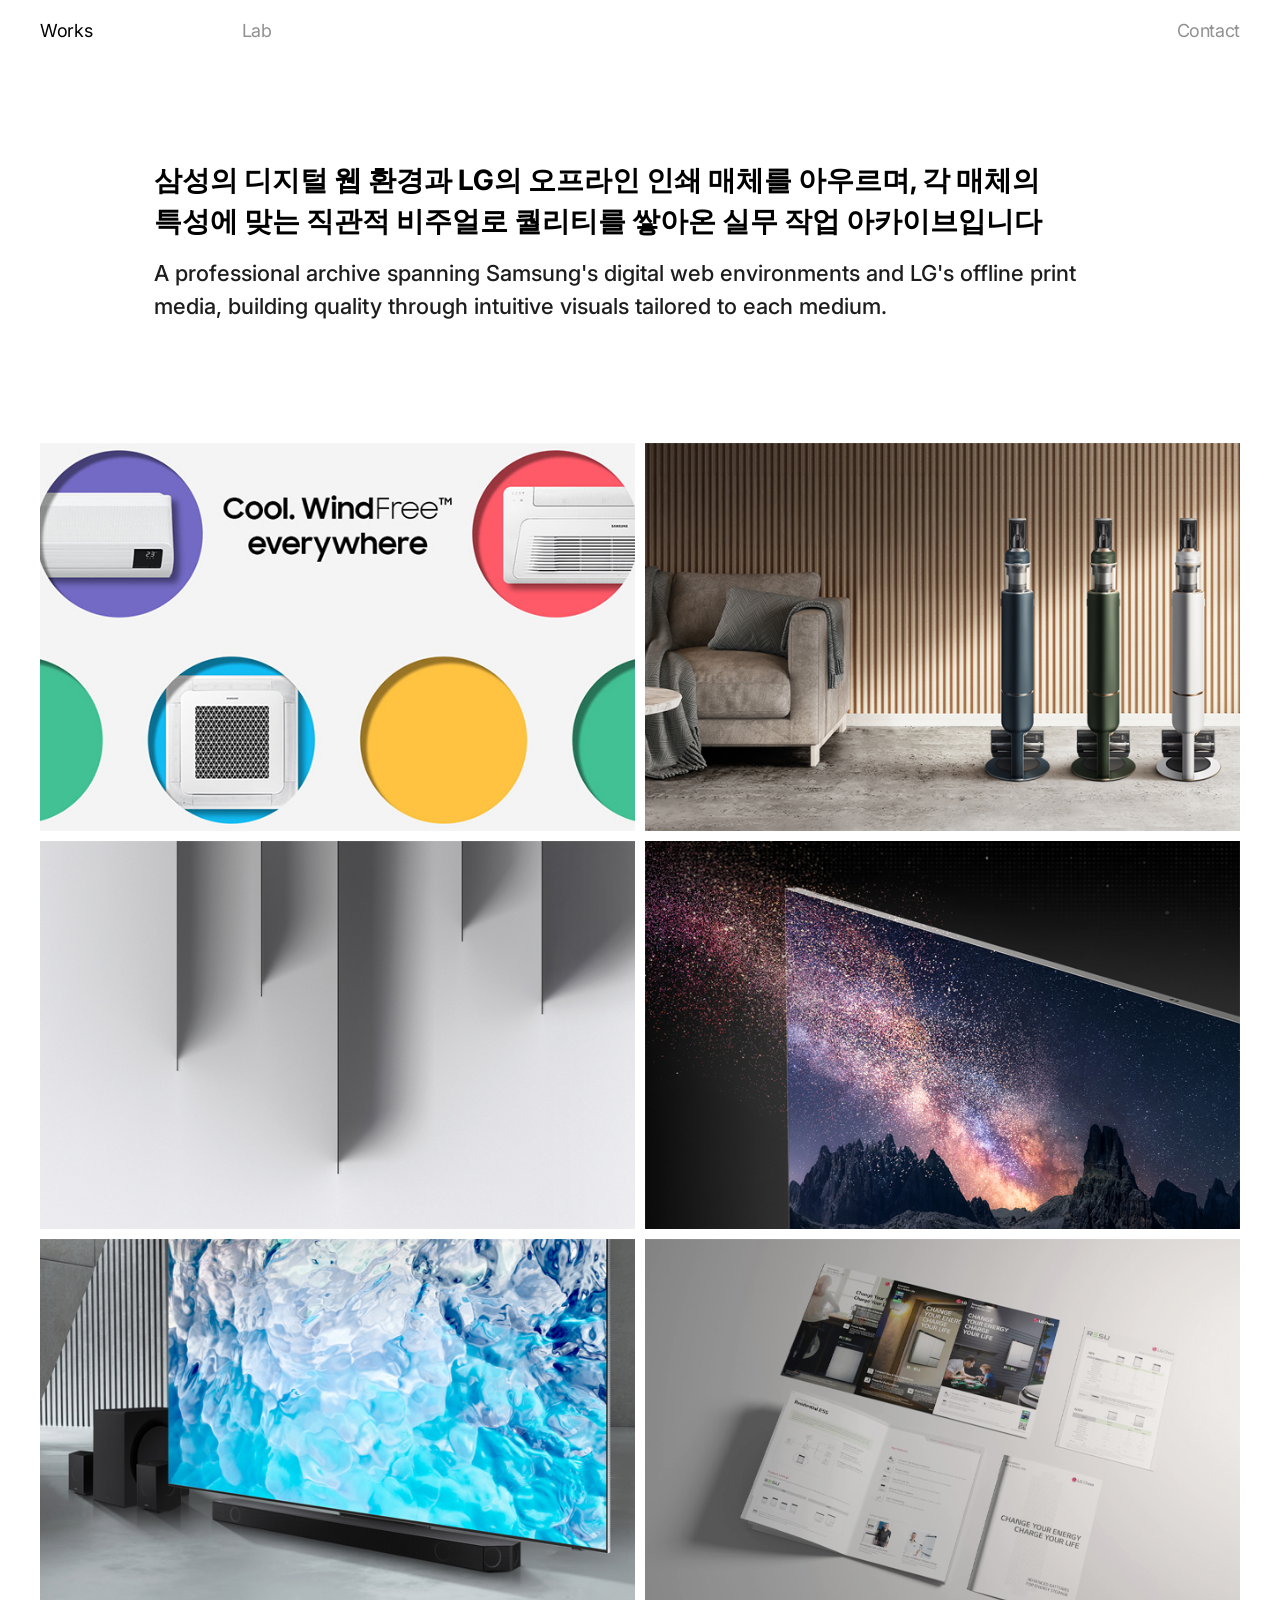
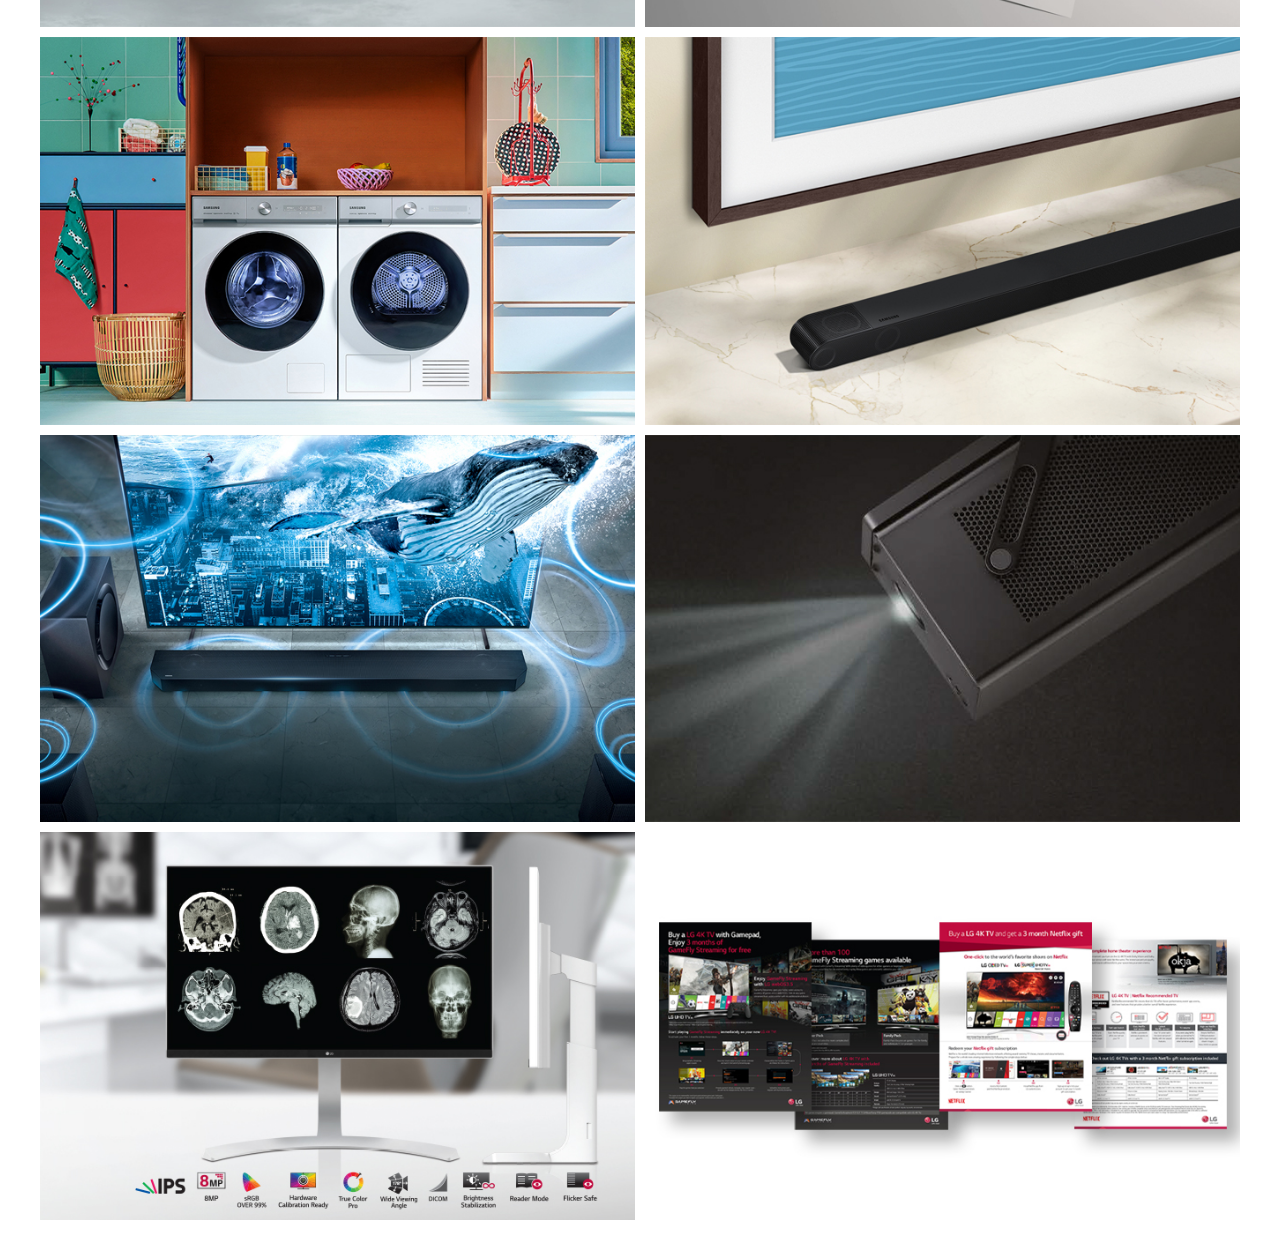
==== commit 89c6aad5: "feat project" ====
--- a/index.html
+++ b/index.html
@@ -3,7 +3,7 @@
 <head>
   <meta charset="UTF-8" />
   <meta name="viewport" content="width=device-width, initial-scale=1.0" />
-  <title>Portfolio — KIM JEONG GYU</title>
+  <title>Works — KIM JEONG GYU</title>
   <link rel="stylesheet" href="css/style.css" />
 </head>
 <body>
@@ -11,7 +11,7 @@
   <!-- GNB -->
   <nav class="gnb">
     <div class="gnb-inner">
-      <a href="index.html"   class="nav-link nav-works">Portfolio</a>
+      <a href="index.html"   class="nav-link nav-works">Works</a>
       <a href="lab.html"     class="nav-link nav-lab">Lab</a>
       <a href="contact.html" class="nav-link nav-contact">Contact</a>
     </div>
--- a/css/style.css
+++ b/css/style.css
@@ -175,6 +175,8 @@
 .lab-full .thumb-inner {
   width: 100%; height: 100%;
   background: var(--placeholder);
+  background-size: cover;
+  background-position: center;
   transition: transform 0.6s cubic-bezier(0.25, 0.46, 0.45, 0.94);
 }
 .lab-full:hover .thumb-inner { transform: scale(1.02); }
@@ -184,18 +186,48 @@
   grid-template-columns: 1fr 1fr;
   gap: var(--gap);
 }
+.lab-staggered {
+  display: grid;
+  grid-template-columns: 1fr 1fr;
+  gap: var(--gap);
+}
+.lab-col {
+  display: flex;
+  flex-direction: column;
+  gap: var(--gap);
+}
+.lab-square, .lab-portrait {
+  background: var(--placeholder);
+  overflow: hidden;
+  position: relative;
+}
 .lab-square {
   aspect-ratio: 1 / 1;
-  background: var(--placeholder);
-  overflow: hidden;
-  position: relative;
-}
-.lab-square .thumb-inner {
+}
+.lab-portrait.tall {
+  aspect-ratio: 9 / 16;
+}
+.lab-portrait.short {
+  aspect-ratio: 3 / 4;
+}
+.lab-square .thumb-inner,
+.lab-portrait .thumb-inner {
   width: 100%; height: 100%;
   background: var(--placeholder);
+  background-size: cover;
+  background-position: center;
   transition: transform 0.6s cubic-bezier(0.25, 0.46, 0.45, 0.94);
 }
-.lab-square:hover .thumb-inner { transform: scale(1.04); }
+.lab-square:hover .thumb-inner,
+.lab-portrait:hover .thumb-inner { transform: scale(1.04); }
+
+.lab-full .thumb-inner video,
+.lab-square .thumb-inner video,
+.lab-portrait .thumb-inner video {
+  width: 100%; height: 100%;
+  object-fit: cover;
+  display: block;
+}
 
 /* ─── Contact Page ───────────────────────────── */
 .contact-page {
@@ -215,11 +247,10 @@
 
 /* Logo section */
 .contact-logo-area {
-  flex: 1;
   display: flex;
   align-items: center;
   justify-content: center;
-  min-height: 180px;
+  padding: 160px 0 100px;
 }
 .contact-logo-wrap {
   transition: transform 0.5s cubic-bezier(0.34, 1.56, 0.64, 1);
@@ -356,13 +387,16 @@
   .works-grid { padding: 0 30px 40px; gap: 6px; }
   .works-item .thumb-title { font-size: 16px; }
 
-  .lab-grid { padding: 0 30px 40px; gap: 6px; }
-  .lab-row  { gap: 6px; }
-  .lab-full { aspect-ratio: 708 / 400; }
+  .lab-grid   { padding: 0 30px 40px; gap: 6px; }
+  .lab-row    { gap: 6px; }
+  .lab-full   { aspect-ratio: 708 / 400; }
+  .lab-square { aspect-ratio: 4 / 3; }
+  .lab-portrait.tall { aspect-ratio: 9 / 16; }
+  .lab-portrait.short { aspect-ratio: 3 / 4; }
 
   /* Contact */
   .contact-body { padding: 0 30px; }
-  .contact-logo-area { flex: 0; min-height: 200px; }
+  .contact-logo-area { padding: 100px 0 60px; }
   .contact-logo-area img { width: 142px; }
   .contact-name-area { height: 180px; }
   .contact-name { font-size: 80px; }
@@ -384,6 +418,21 @@
 
 
 /* ═══════════════════════════════════════════════
+   TABLET-SM  (≤ 768px)
+═══════════════════════════════════════════════ */
+@media (max-width: 768px) {
+
+  .lab-grid   { padding: 0 20px 40px; gap: 4px; }
+  .lab-row    { gap: 4px; }
+  .lab-full   { aspect-ratio: 16 / 9; }
+  .lab-square { aspect-ratio: 1 / 1; }
+  .lab-portrait.tall { aspect-ratio: 9 / 16; }
+  .lab-portrait.short { aspect-ratio: 3 / 4; }
+
+}
+
+
+/* ═══════════════════════════════════════════════
    MOBILE  (≤ 640px)
 ═══════════════════════════════════════════════ */
 @media (max-width: 640px) {
@@ -416,13 +465,16 @@
 
   /* Lab — single column */
   .lab-grid   { padding: 0 0 60px; gap: 4px; }
-  .lab-full   { aspect-ratio: 390 / 220; }
+  .lab-staggered { grid-template-columns: 1fr; gap: 4px; }
+  .lab-full   { aspect-ratio: 16 / 9; }
   .lab-row    { grid-template-columns: 1fr; gap: 4px; }
-  .lab-square { aspect-ratio: 1 / 1; }
+  .lab-square { aspect-ratio: 16 / 9; }
+  .lab-portrait.tall { aspect-ratio: 9 / 16; }
+  .lab-portrait.short { aspect-ratio: 3 / 4; }
 
   /* Contact */
   .contact-body { padding: 0 20px; min-height: calc(100vh - 60px); }
-  .contact-logo-area { flex: 0; min-height: 250px; margin-top: 60px; }
+  .contact-logo-area { padding: 80px 0 40px; }
   .contact-logo-area img { width: 120px; }
   .contact-name-area { height: auto; padding: 40px 0; justify-content: center; }
   .contact-name { font-size: 42px; white-space: normal; }
